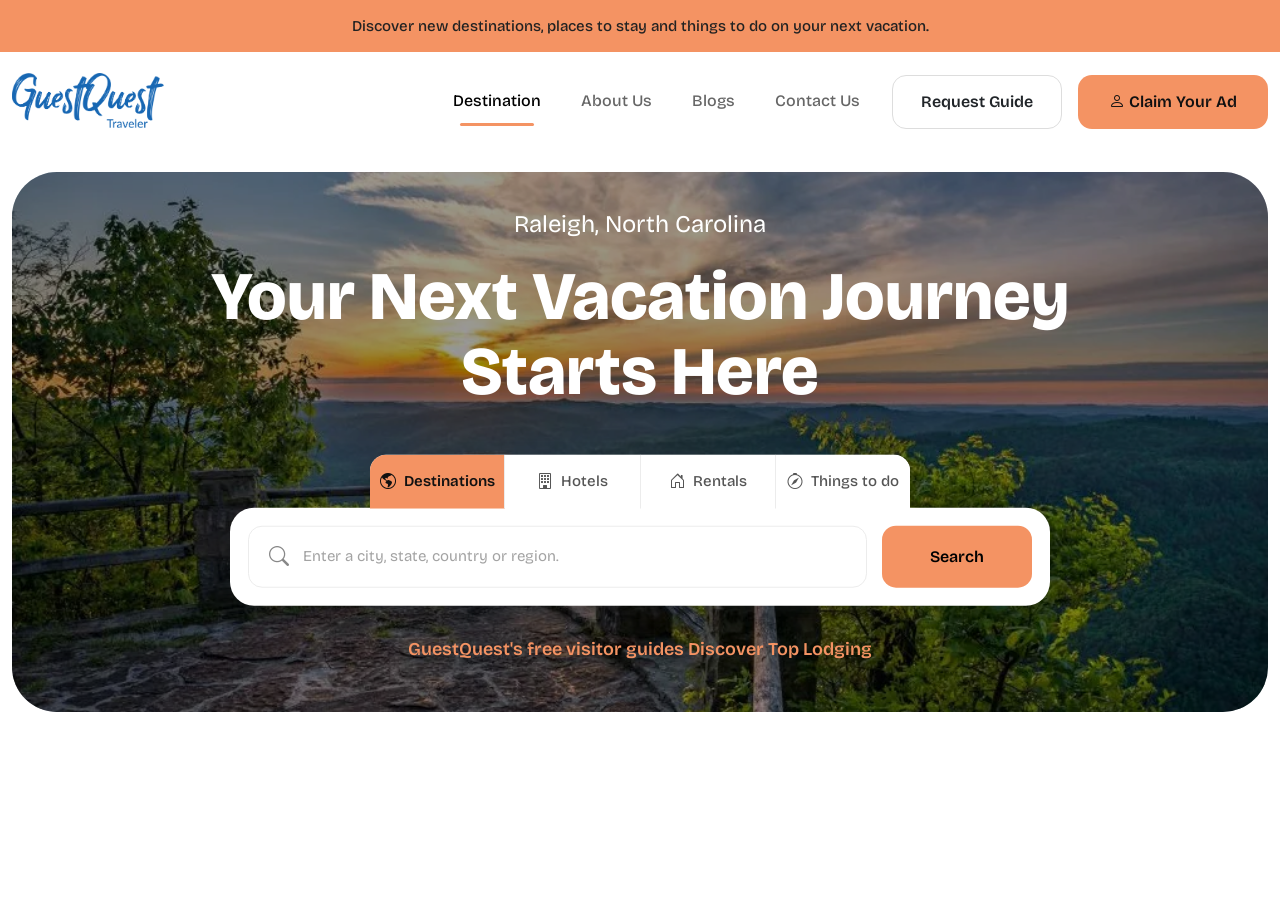
==== index.html @ b630991b "complete hero section ui andu Ux according to design" ====
<!DOCTYPE html>
<html lang="en">

<head>
    <meta charset="UTF-8">
    <meta name="viewport" content="width=device-width, initial-scale=1.0">
    <title>GuestQuest Demo</title>
    <!-- Bootstrap and icons and font -->
    <link href="https://cdn.jsdelivr.net/npm/bootstrap@5.3.7/dist/css/bootstrap.min.css" rel="stylesheet">
    <link rel="stylesheet" href="https://cdn.jsdelivr.net/npm/bootstrap-icons@1.11.3/font/bootstrap-icons.min.css">
    <link href="https://fonts.googleapis.com/css2?family=Inter:wght@300;400;500;600;700;800&display=swap"
        rel="stylesheet">
    <link rel="stylesheet" href="/css/style.css">
    <link rel="stylesheet" href="/css/screens.css">
</head>

<body>
    <!-- navbar  -->
    <div class="top-bar">
        Discover new destinations, places to stay and things to do on your next vacation.
    </div>
    <nav class="navbar navbar-expand-lg bg-white py-3">
        <div class="container">
            <a class="navbar-brand" href="/#">
                <img src="/assets/img/logo.png" alt="GuestQuest Logo">
            </a>
            <button class="navbar-toggler" type="button" data-bs-toggle="collapse" data-bs-target="#nav"
                aria-controls="nav" aria-expanded="false" aria-label="Toggle navigation">
                <span class="navbar-toggler-icon"></span>
            </button>
            <div class="collapse navbar-collapse justify-content-end px-4 navbar-nav-scroll" id="nav">
                <ul class="navbar-nav gap-lg-4">
                    <li class="nav-item">
                        <a class="nav-link active" href="#">Destination</a>
                    </li>
                    <li class="nav-item">
                        <a class="nav-link" href="#">About Us</a>
                    </li>
                    <li class="nav-item">
                        <a class="nav-link" href="#">Blogs</a>
                    </li>
                    <li class="nav-item">
                        <a class="nav-link" href="#">Contact Us</a>
                    </li>
                </ul>
            </div>


            <div class="d-none d-lg-flex gap-3">
                <a href="#" class="btn btn-request">
                    Request Guide
                </a>
                <a href="#" class="btn btn-claim">
                    <i class="bi bi-person"></i>
                    Claim Your Ad
                </a>
            </div>

        </div>
    </nav>


    <!-- Hero Section -->
    <section class="hero">
        <div class="container">
            <div class="hero-wrapper">
                <div class="overlay"></div>
                <div class="hero-content">

                    <p class="location">
                        Raleigh, North Carolina
                    </p>

                    <h1>
                        Your Next Vacation Journey
                        <span>Starts Here</span>
                    </h1>

                    <!--  Search bar  -->
                    <div class="hero-search">
                        <div class="search-tabs">
                            <button class="tab-btn active">
                                <i class="bi bi-globe-americas"></i>
                                <span>Destinations</span>
                            </button>
                            <button class="tab-btn">
                                <i class="bi bi-building"></i>
                                <span>Hotels</span>
                            </button>
                            <button class="tab-btn">
                                <i class="bi bi-house-door"></i>
                                <span>Rentals</span>
                            </button>
                            <button class="tab-btn">
                                <i class="bi bi-compass"></i>
                                <span>Things to do</span>
                            </button>

                        </div>

                        <div class="search-card">
                            <div class="search-input">
                                <i class="bi bi-search"></i>
                                <input type="text" placeholder="Enter a city, state, country or region.">
                            </div>
                            <button class="search-btn">
                                Search
                            </button>
                        </div>
                    </div>

                    <p class="hero-bottom-text">
                        GuestQuest's free visitor guides Discover Top Lodging
                    </p>

                </div>
            </div>
        </div>

    </section>


    <script src="https://code.jquery.com/jquery-3.7.1.min.js"></script>
    <script src="https://cdn.jsdelivr.net/npm/bootstrap@5.3.7/dist/js/bootstrap.bundle.min.js"></script>
    <script src="js/script.js"></script>

</body>

</html>
---- css/style.css ----
@import url('https://fonts.googleapis.com/css2?family=Bricolage+Grotesque:opsz,wght@12..96,200..800&display=swap');

:root {
    --primary: #F49363;
    --dark: #222;
    --text: #666;
    --light: #fff;
    --border: #ECECEC;
}

* {
    margin: 0;
    padding: 0;
    box-sizing: border-box;
}

body {
    font-family: "Bricolage Grotesque", sans-serif;
    background: #fff;
    color: #222;
}

img {
    max-width: 100%;
}

a {
    text-decoration: none;
}

.container {
    max-width: 1280px;
}

/* top-annoucment-bar */
.top-bar {
    height: 52px;
    background: #F49363;
    display: flex;
    justify-content: center;
    align-items: center;
    font-size: 15px;
    font-weight: 500;
}

/* navbar */
.navbar {
    padding: 20px 0;
}

.navbar-brand img {
    height: 58px;
}

.nav-link {
    font-weight: 500;
    color: #666;
    position: relative;
}

.nav-link.active {
    color: #111;
}

.nav-link.active::after {
    content: "";
    position: absolute;
    left: 0;
    bottom: -10px;
    width: 100%;
    height: 3px;
    background: var(--primary);
    border-radius: 2px;
    width: 85%;
    margin: 0 auto !important;
    display: flex;
    justify-content: center;
    position: relative;
}

.btn-request {
    border: 1px solid #ddd;
    padding: 14px 28px;
    border-radius: 14px;
    font-weight: 600;
}

.btn-request:hover {
    background: #fafafa;
}

.btn-claim {
    background: var(--primary);
    padding: 14px 30px;
    border-radius: 14px;
    font-weight: 600;
    color: #111;
}

.btn-claim:hover {
    background: #ea8553 !important;
}



/* hero section */
.hero {
    padding: 20px 0 70px
}

.hero-wrapper {
    height: 540px;
    border-radius: 45px;
    overflow: hidden;
    position: relative;
    background: url("../assets/img/bg_hero.png") center center/cover;

}

.overlay {
    position: absolute;
    width: 100%;
    height: 100%;
    background: rgba(0, 0, 0, .40);
}

.hero-content {
    position: absolute;
    top: 50%;
    left: 50%;
    transform: translate(-50%, -50%);
    z-index: 2;
    text-align: center;
    width: 100%;
}

.location {
    font-size: 24px;
    color: #fff;
    margin-bottom: 18px;
}

.hero h1 {
    font-size: 68px;
    font-weight: 800;
    line-height: 1.1;
    color: #fff;
}

.hero h1 span {
    display: block;
}

/* Hero Search
 */
.hero-search {
    width: 820px;
    margin: 45px auto 0;
}


.search-tabs {
    display: flex;
    width: 540px;
    margin: auto;
    background: #fff;
    border-radius: 16px 16px 0 0;
    overflow: hidden;
    box-shadow: 0 5px 20px rgba(0, 0, 0, .12);
}

.tab-btn {
    flex: 1;
    height: 54px;
    border: none;
    background: #fff;
    display: flex;
    justify-content: center;
    align-items: center;
    gap: 8px;
    font-size: 15px;
    font-weight: 500;
    color: #555;
   transition: .3s;
    border-right: 1px solid #ECECEC;
}

.tab-btn:last-child {
    border-right: none;
}

.tab-btn i {
    font-size: 16px;
}

.tab-btn.active {
    background: #F49363;
    color: #111;
    font-weight: 600;
}

.tab-btn:hover {
    background: #fafafa;
}

.tab-btn.active:hover {
    background: #F49363;
}


.search-card {

    background: #fff;

    border-radius: 24px;

    padding: 18px;

    margin-top: -1px;

    display: flex;

    align-items: center;

    box-shadow: 0 15px 45px rgba(0, 0, 0, .18);

}

/* Search Input */

.search-input {

    flex: 1;

    height: 62px;

    border: 1px solid #ECECEC;

    border-radius: 14px;

    display: flex;

    align-items: center;

    padding: 0 20px;

}

.search-input i {

    color: #888;

    font-size: 20px;

    margin-right: 14px;

}

.search-input input {

    width: 100%;

    border: none;

    outline: none;

    font-size: 15px;

}

.search-input input::placeholder {

    color: #A3A3A3;

}

/* Search Button */

.search-btn {

    width: 150px;

    height: 62px;

    margin-left: 15px;

    border: none;

    border-radius: 14px;

    background: #F49363;

    font-weight: 600;

    transition: .3s;

}

.search-btn:hover {

    background: #eb8755;

}

/* Bottom Text */

.hero-bottom-text {

    margin-top: 30px;

    color: #F49363;

    font-size: 18px;

    font-weight: 600;

}
---- css/screens.css ----
/* Tablet */

@media(max-width:992px) {

    .navbar-collapse {
        padding-top: 30px;
    }

    .location {
        font-size: 20px;
    }

}

/* Mobile */

@media(max-width:768px) {

    .top-bar {
        display: none;
    }

    .navbar-brand img {
        height: 48px;
    }

}

@media (max-width:991px) {

    .hero-search {
        width: 80%;
    }

    .search-tabs {
        width: 100%;
        flex-wrap: wrap;
    }

    .tab-btn {
        flex: 0 0 50%;
        border-bottom: 1px solid #ECECEC;
    }

    .search-card {
        flex-direction: column;
        border-top-right-radius: 0;
        border-top-left-radius: 0;
    }

    .search-input {
        width: 100%;

    }

    .search-btn {
        width: 100%;
        margin: 15px 0 0
    }

}

@media(max-width:576px) {

    .search-tabs {
        flex-direction: column;
    }

    .tab-btn {
        width: 100%;
        flex: 100%;
    }

}
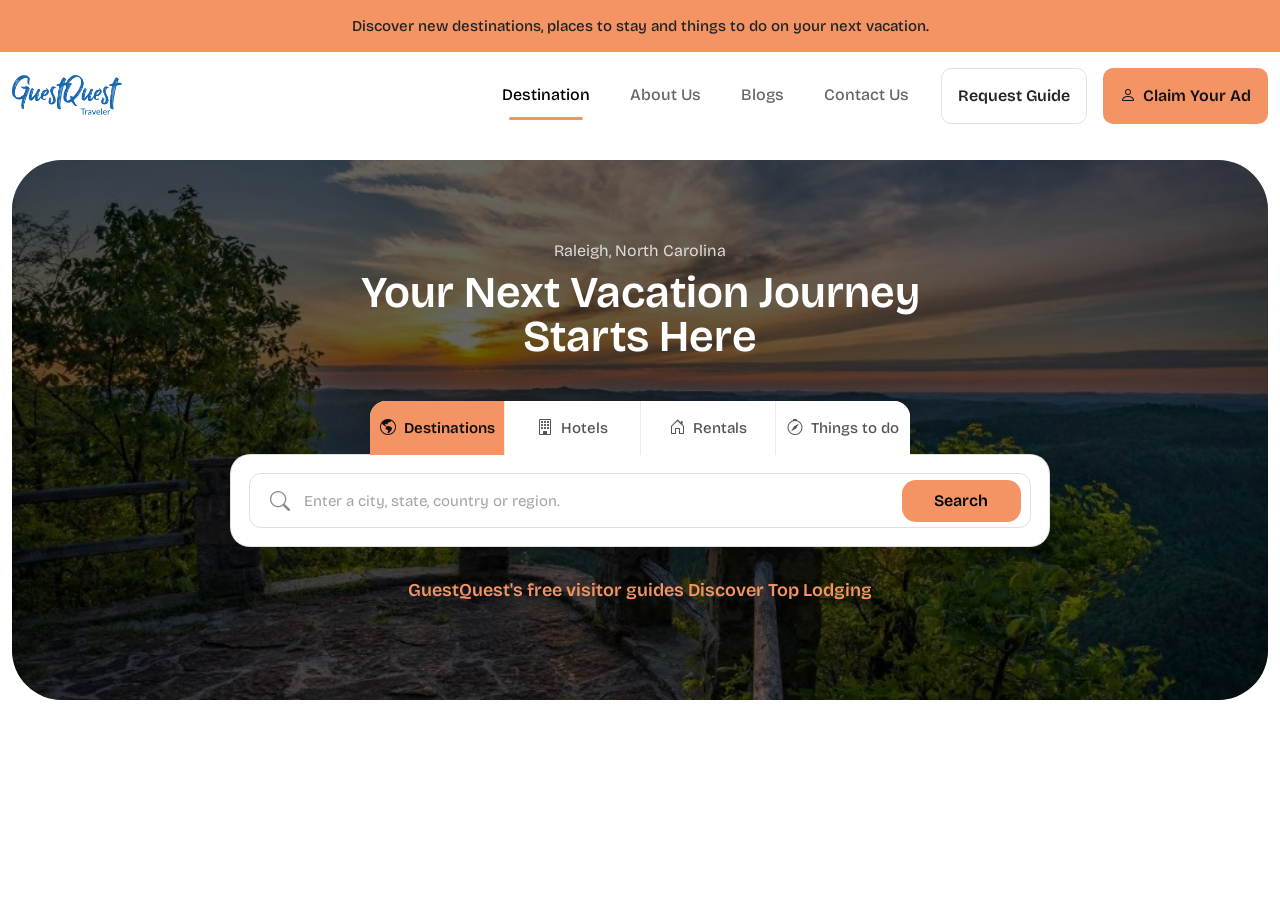
==== commit 7ea5f4e0: "update code" ====
--- a/index.html
+++ b/index.html
@@ -50,7 +50,7 @@
                 <a href="#" class="btn btn-request">
                     Request Guide
                 </a>
-                <a href="#" class="btn btn-claim">
+                <a href="#" class="btn btn-claim ">
                     <i class="bi bi-person"></i>
                     Claim Your Ad
                 </a>
@@ -102,10 +102,10 @@
                             <div class="search-input">
                                 <i class="bi bi-search"></i>
                                 <input type="text" placeholder="Enter a city, state, country or region.">
+                                <button class="search-btn">
+                                    Search
+                                </button>
                             </div>
-                            <button class="search-btn">
-                                Search
-                            </button>
                         </div>
                     </div>
 
--- a/css/style.css
+++ b/css/style.css
@@ -49,7 +49,7 @@
 }
 
 .navbar-brand img {
-    height: 58px;
+    height: 42px;
 }
 
 .nav-link {
@@ -79,23 +79,31 @@
 }
 
 .btn-request {
-    border: 1px solid #ddd;
-    padding: 14px 28px;
-    border-radius: 14px;
+    border: 1px solid #0000001F;
+    padding: 15px 16px;
+    border-radius: 10px;
     font-weight: 600;
 }
 
 .btn-request:hover {
     background: #fafafa;
+    border-color: #F49363;
+
 }
 
 .btn-claim {
     background: var(--primary);
-    padding: 14px 30px;
-    border-radius: 14px;
+    padding: 15px 16px;
+    border-radius: 10px;
     font-weight: 600;
     color: #111;
-}
+    gap: 7px;
+    display: flex;
+    align-items: center;
+    justify-content: center;
+    flex-wrap: nowrap;
+}
+
 
 .btn-claim:hover {
     background: #ea8553 !important;
@@ -110,7 +118,7 @@
 
 .hero-wrapper {
     height: 540px;
-    border-radius: 45px;
+    border-radius: 50px;
     overflow: hidden;
     position: relative;
     background: url("../assets/img/bg_hero.png") center center/cover;
@@ -121,7 +129,7 @@
     position: absolute;
     width: 100%;
     height: 100%;
-    background: rgba(0, 0, 0, .40);
+    background: rgba(0, 0, 0, .60);
 }
 
 .hero-content {
@@ -135,16 +143,18 @@
 }
 
 .location {
-    font-size: 24px;
+    font-size: 16px;
+    color: #FFFFFFCC;
+    margin-bottom: 9px;
+    line-height: 22px;
+    font-weight: 400;
+}
+
+.hero h1 {
+    font-size: 44px;
+    font-weight: 600;
     color: #fff;
-    margin-bottom: 18px;
-}
-
-.hero h1 {
-    font-size: 68px;
-    font-weight: 800;
-    line-height: 1.1;
-    color: #fff;
+    line-height: 44px;
 }
 
 .hero h1 span {
@@ -155,12 +165,13 @@
  */
 .hero-search {
     width: 820px;
-    margin: 45px auto 0;
+    margin: 42px auto 0;
 }
 
 
 .search-tabs {
     display: flex;
+    z-index: 1;
     width: 540px;
     margin: auto;
     background: #fff;
@@ -181,7 +192,7 @@
     font-size: 15px;
     font-weight: 500;
     color: #555;
-   transition: .3s;
+    transition: .3s;
     border-right: 1px solid #ECECEC;
 }
 
@@ -209,89 +220,57 @@
 
 
 .search-card {
-
-    background: #fff;
-
-    border-radius: 24px;
-
+    background: #fff;
+    z-index: 10;
+    border-radius: 20px;
     padding: 18px;
-
     margin-top: -1px;
-
-    display: flex;
-
-    align-items: center;
-
+    display: flex;
+    align-items: center;
     box-shadow: 0 15px 45px rgba(0, 0, 0, .18);
-
+    border: 1px solid #0000001F;
 }
 
 /* Search Input */
 
 .search-input {
-
     flex: 1;
-
-    height: 62px;
-
-    border: 1px solid #ECECEC;
-
+    height: 55px;
+    border: 1px solid #0000001F;
+    border-radius: 12px;
+    display: flex;
+    align-items: center;
+    padding: 6px 9px 5px 20px;
+
+}
+
+.search-input i {
+    color: #888;
+    font-size: 20px;
+    margin-right: 14px;
+}
+
+.search-input input {
+    width: 100%;
+    border: none;
+    outline: none;
+    font-size: 15px;
+}
+
+.search-input input::placeholder {
+
+    color: #A3A3A3;
+
+}
+
+.search-btn {
+
+    width: 150px;
+    height: 100%;
+    border: none;
     border-radius: 14px;
-
-    display: flex;
-
-    align-items: center;
-
-    padding: 0 20px;
-
-}
-
-.search-input i {
-
-    color: #888;
-
-    font-size: 20px;
-
-    margin-right: 14px;
-
-}
-
-.search-input input {
-
-    width: 100%;
-
-    border: none;
-
-    outline: none;
-
-    font-size: 15px;
-
-}
-
-.search-input input::placeholder {
-
-    color: #A3A3A3;
-
-}
-
-/* Search Button */
-
-.search-btn {
-
-    width: 150px;
-
-    height: 62px;
-
-    margin-left: 15px;
-
-    border: none;
-
-    border-radius: 14px;
-
-    background: #F49363;
-
-    font-weight: 600;
-
+    background: #F49363;
+    font-weight: 600;
     transition: .3s;
 
 }
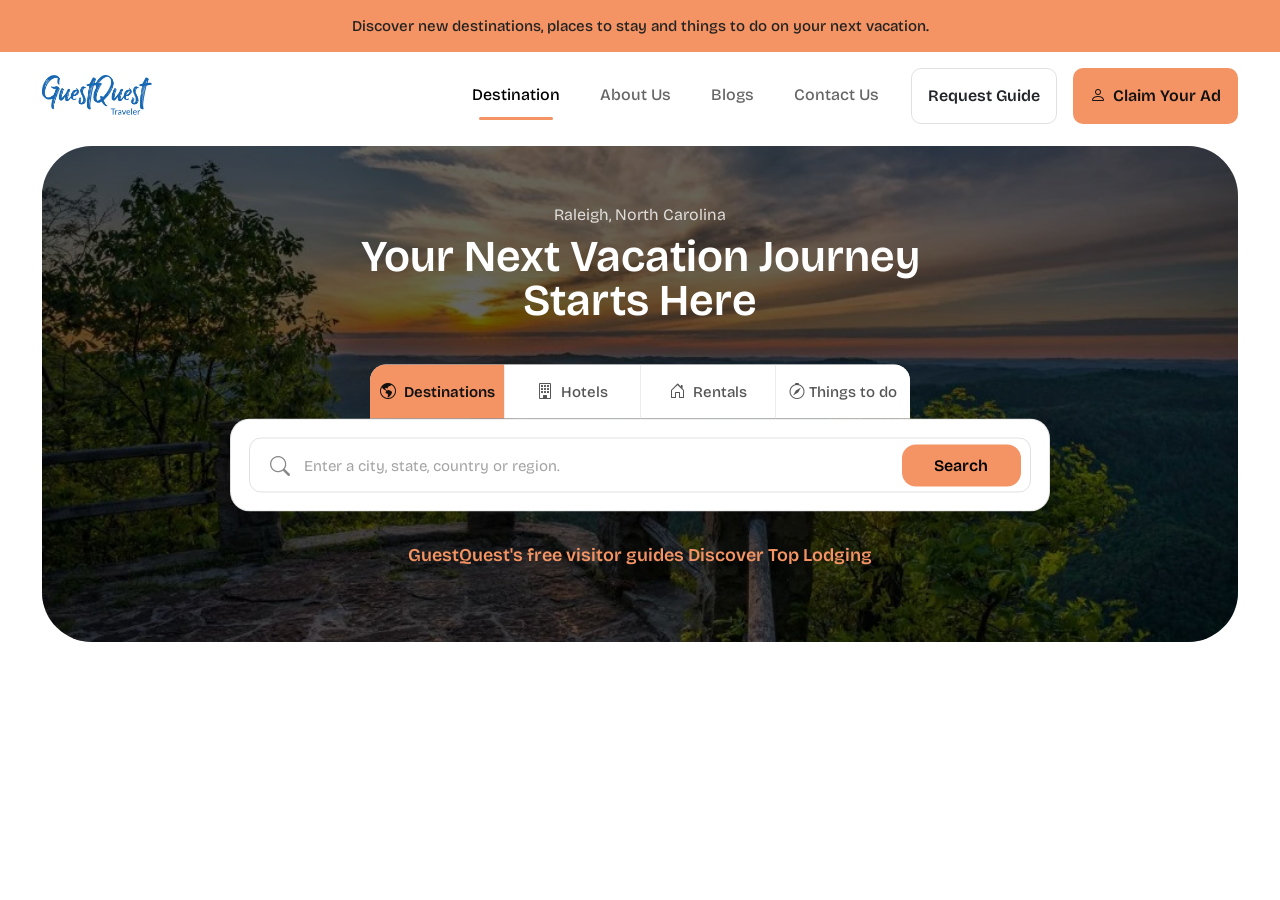
==== commit 698b9735: "create hero section and Use navbar nad create footer nad add all sections sturcture" ====
--- a/index.html
+++ b/index.html
@@ -92,10 +92,11 @@
                                 <span>Rentals</span>
                             </button>
                             <button class="tab-btn">
-                                <i class="bi bi-compass"></i>
-                                <span>Things to do</span>
+                                <a href="/pages/things-to-do.html">
+                                    <i class="bi bi-compass"></i>
+                                    <span>Things to do</span>
+                                </a>
                             </button>
-
                         </div>
 
                         <div class="search-card">
@@ -116,7 +117,6 @@
                 </div>
             </div>
         </div>
-
     </section>
 
 
--- a/css/style.css
+++ b/css/style.css
@@ -26,10 +26,11 @@
 
 a {
     text-decoration: none;
+    color: inherit;
 }
 
 .container {
-    max-width: 1280px;
+    max-width: 1220px;
 }
 
 /* top-annoucment-bar */
@@ -113,11 +114,11 @@
 
 /* hero section */
 .hero {
-    padding: 20px 0 70px
+    padding: 6px;
 }
 
 .hero-wrapper {
-    height: 540px;
+    height: 496px;
     border-radius: 50px;
     overflow: hidden;
     position: relative;
@@ -177,7 +178,6 @@
     background: #fff;
     border-radius: 16px 16px 0 0;
     overflow: hidden;
-    box-shadow: 0 5px 20px rgba(0, 0, 0, .12);
 }
 
 .tab-btn {
@@ -200,6 +200,8 @@
     border-right: none;
 }
 
+
+
 .tab-btn i {
     font-size: 16px;
 }
@@ -224,7 +226,7 @@
     z-index: 10;
     border-radius: 20px;
     padding: 18px;
-    margin-top: -1px;
+    margin-top: 0px;
     display: flex;
     align-items: center;
     box-shadow: 0 15px 45px rgba(0, 0, 0, .18);
@@ -236,7 +238,7 @@
 .search-input {
     flex: 1;
     height: 55px;
-    border: 1px solid #0000001F;
+    border: 1px solid #0000001F !important;
     border-radius: 12px;
     display: flex;
     align-items: center;
@@ -258,9 +260,7 @@
 }
 
 .search-input input::placeholder {
-
     color: #A3A3A3;
-
 }
 
 .search-btn {
@@ -275,22 +275,736 @@
 
 }
 
+.things-search-btn {
+    height: 52px;
+}
+
 .search-btn:hover {
-
     background: #eb8755;
-
 }
 
 /* Bottom Text */
 
 .hero-bottom-text {
-
     margin-top: 30px;
-
     color: #F49363;
-
     font-size: 18px;
-
     font-weight: 600;
+}
+
+
+
+/* footer  */
+
+
+.footer {
+
+    background: #F7F4ED;
+    padding: 70px 0 30px;
+    margin-top: 120px;
+
+}
+
+.footer .container {
+    max-width: 1280px;
+}
+
+.footer-logo {
+    text-align: center;
+    margin-bottom: 35px;
+}
+
+.footer-logo img {
+    height: 60px;
+    margin-bottom: 18px
+}
+
+.footer-logo p {
+    font-size: 17px;
+    color: #333;
+    max-width: 760px;
+    margin: auto;
+    font-weight: 500;
+}
+
+.footer hr {
+
+    border: none;
+    border-top: 1px solid #E3DED5;
+    opacity: 1;
+    margin: 35px 0;
+
+}
+
+.footer-description {
+    color: #707070;
+    font-size: 14px;
+    line-height: 1.7;
+    max-width: 330px;
+}
+
+.footer-description a {
+
+    color: #6A6A6A;
+    text-decoration: underline;
+
+}
+
+
+.footer h6 {
+    font-size: 16px;
+    font-weight: 700;
+    margin-bottom: 18px;
+    color: #222
+}
+
+
+.footer ul {
+    list-style: none;
+    margin: 0;
+    padding: 0;
+
+}
+
+.footer ul li {
+    margin-bottom: 12px;
+
+}
+
+.footer ul li a {
+    color: #707070;
+    text-decoration: none;
+    font-size: 14px;
+    transition: .25s;
+}
+
+.footer ul li a:hover {
+    color: #F49363;
+    padding-left: 5px;
+
+}
+
+.copyright {
+    color: #8B8B8B;
+    font-size: 13px;
+}
+
+
+/* things to do page */
+.hero-things-to-do {
+    height: 333px;
+    background: #F5F2EA;
+
+}
+
+.hero-things-to-do h1 {
+    padding-top: 50px;
+    max-width: 630px;
+    font-size: 32px;
+    margin-bottom: 40px;
+    margin-left: auto;
+    margin-right: auto;
+    text-align: center;
+    color: #191513;
+}
+
+.things-search-wrapper {
+
+    max-width: 880px;
+    background: #F5F2EA;
+    margin: 0px auto;
+
+}
+
+
+.search-tabs {
+
+    display: flex;
+    justify-content: center;
+
+}
+
+.search-tab {
+
+    height: 48px;
+    padding: 0 24px;
+    border: 1px solid #ececec;
+    background: #fff;
+    font-size: 14px;
+    font-weight: 500;
+
+}
+
+.search-tab:first-child {
+
+    border-radius: 14px 0 0 0;
+
+}
+
+.search-tab:last-child {
+
+    border-radius: 0 14px 0 0;
+
+}
+
+.search-tab.active {
+
+    background: #F49363;
+
+    color: #fff;
+
+}
+
+.search-box {
+
+    background: #fff;
+    padding: 12px;
+    border-radius: 18px;
+    display: flex;
+    gap: 12px;
+    box-shadow: 0 12px 35px rgba(0, 0, 0, .12);
+    border: 1px solid #0000001F !important;
+
+}
+
+
+.filter-btn {
+
+    width: 110px;
+
+    height: 52px;
+
+    border: none;
+
+    background: #fff;
+
+    border-radius: 12px;
+
+    position: relative;
+    border: 1px solid #0000001F !important;
+
+}
+
+.filter-count {
+
+    position: absolute;
+
+    top: 6px;
+
+    right: 12px;
+
+    background: #ff5b5b;
+
+    width: 18px;
+
+    height: 18px;
+
+    border-radius: 50%;
+
+    font-size: 11px;
+
+    color: #fff;
+
+    display: flex;
+
+    justify-content: center;
+
+    align-items: center;
+
+}
+
+/* Modal */
+
+.filter-modal {
+
+    border: none;
+
+    border-radius: 24px;
+
+    padding: 10px;
+
+}
+
+.filter-group {
+
+    display: flex;
+
+    flex-wrap: wrap;
+
+    gap: 12px;
+
+    margin-top: 20px;
+
+    margin-bottom: 30px;
+
+}
+
+.filter-chip {
+
+    border: 1px solid #ddd;
+
+    background: #fff;
+
+    padding: 10px 18px;
+
+    border-radius: 12px;
+
+    transition: .3s;
+
+}
+
+.filter-chip.active {
+
+    background: #F49363;
+
+    border-color: #F49363;
+
+    color: #fff;
+
+}
+
+.filter-chip:hover {
+
+    border-color: #F49363;
+
+}
+
+.apply-btn {
+
+    background: #F49363;
+
+    border: none;
+
+    padding: 12px 30px;
+
+}
+
+
+
+/*=============================
+PREMIUM FILTER MODAL
+==============================*/
+
+.filter-modal {
+
+    border: none;
+
+    border-radius: 28px;
+
+    overflow: hidden;
+
+    box-shadow:
+        0 30px 80px rgba(0, 0, 0, .20);
+
+}
+
+/* Header */
+
+.filter-header {
+
+    display: flex;
+
+    justify-content: space-between;
+
+    align-items: flex-start;
+
+    padding: 28px 32px 18px;
+
+    border-bottom: 1px solid #efefef;
+
+}
+
+.filter-header h4 {
+
+    font-size: 26px;
+
+    font-weight: 700;
+
+    margin-bottom: 8px;
+
+}
+
+.filter-header a {
+
+    color: #E05656;
+
+    font-size: 14px;
+
+    text-decoration: none;
+
+    font-weight: 600;
+
+}
+
+.close-filter {
+
+    width: 38px;
+
+    height: 38px;
+
+    border: none;
+
+    background: #F49363;
+
+    color: #fff;
+
+    border-radius: 50%;
+
+}
+
+/* Body */
+
+.filter-body {
+
+    padding: 30px;
+
+    max-height: 500px;
+
+    overflow: auto;
+
+}
+
+.filter-section {
+
+    margin-bottom: 35px;
+
+}
+
+.filter-section h6 {
+
+    font-size: 15px;
+
+    font-weight: 700;
+
+    margin-bottom: 18px;
+
+}
+
+.chips {
+
+    display: flex;
+
+    flex-wrap: wrap;
+
+    gap: 12px;
+
+}
+
+/* Chip */
+
+.chip {
+
+    display: flex;
+
+    align-items: center;
+
+    gap: 10px;
+
+    border: 1px solid #ddd;
+
+    background: #fff;
+
+    border-radius: 12px;
+
+    padding: 10px 16px;
+
+    font-size: 14px;
+
+    transition: .25s;
+
+}
+
+/* Radio */
+
+.radio {
+
+    width: 16px;
+
+    height: 16px;
+
+    border: 2px solid #bbb;
+
+    border-radius: 50%;
+
+    position: relative;
+
+}
+
+.chip.active {
+
+    border-color: #F49363;
+
+    color: #F49363;
+
+}
+
+.chip.active .radio {
+
+    border-color: #F49363;
+
+}
+
+.chip.active .radio::after {
+
+    content: "";
+
+    width: 8px;
+
+    height: 8px;
+
+    background: #F49363;
+
+    border-radius: 50%;
+
+    position: absolute;
+
+    top: 50%;
+
+    left: 50%;
+
+    transform: translate(-50%, -50%);
+
+}
+
+.chip:hover {
+
+    border-color: #F49363;
+
+}
+
+/* Footer */
+
+.filter-footer {
+
+    padding: 22px 30px;
+
+    border-top: 1px solid #efefef;
+
+    display: flex;
+
+    justify-content: flex-end;
+
+    gap: 15px;
+
+}
+
+.btn-cancel {
+
+    width: 120px;
+
+    height: 46px;
+
+    border-radius: 12px;
+
+    border: 1px solid #ddd;
+
+    background: #fff;
+
+}
+
+.btn-apply {
+
+    width: 150px;
+
+    height: 46px;
+
+    border: none;
+
+    border-radius: 12px;
+
+    background: #F49363;
+
+    color: #fff;
+
+    font-weight: 600;
+
+}
+
+.btn-apply:hover {
+
+    background: #ea8456;
+
+}
+
+
+/* grid secrtion thing to do */
+
+/*==================================
+RESULT SECTION
+==================================*/
+
+.results-section {
+
+    background: #fff;
+
+    padding-top: 50px;
+    padding-bottom: 70px;
+
+}
+
+.results-header {
+
+    display: flex;
+
+    justify-content: space-between;
+
+    align-items: center;
+
+    margin-bottom: 30px;
+
+}
+
+.results-count h5 {
+
+    font-size: 24px;
+
+    font-weight: 700;
+
+    color: #222;
+
+}
+
+/***************************
+VIEW BUTTONS
+***************************/
+
+.view-switcher {
+
+    display: flex;
+
+    gap: 10px;
+
+}
+
+.view-btn {
+
+    width: 42px;
+
+    height: 42px;
+
+    border: none;
+
+    border-radius: 10px;
+
+    background: #F7F7F7;
+
+    transition: .3s;
+
+}
+
+.view-btn i {
+
+    font-size: 18px;
+
+}
+
+.view-btn.active {
+
+    background: #F49363;
+
+    color: #fff;
+
+}
+
+.view-btn:hover {
+
+    background: #F49363;
+
+    color: #fff;
+
+}
+
+/***************************
+LIST
+***************************/
+
+.results-list {
+
+    display: flex;
+
+    flex-direction: column;
+
+    gap: 28px;
+
+}
+
+/***************************
+MAP
+***************************/
+
+.map-wrapper {
+
+    position: sticky;
+
+    top: 110px;
+
+}
+
+#map {
+
+    height: 650px;
+
+    border-radius: 26px;
+
+    overflow: hidden;
+
+    background: #f4f4f4;
+
+    box-shadow:
+        0 20px 60px rgba(0, 0, 0, .08);
+
+}
+
+/***************************
+GRID MODE
+***************************/
+
+.results-grid {
+
+    display: grid;
+
+    grid-template-columns: repeat(2, 1fr);
+
+    gap: 24px;
+
+}
+
+/***************************
+RESPONSIVE
+***************************/
+
+@media(max-width:991px) {
+
+    .map-wrapper {
+
+        position: relative;
+
+        top: 0;
+
+        margin-top: 30px;
+
+    }
+
+    #map {
+
+        height: 420px;
+
+    }
+
+    .results-grid {
+
+        grid-template-columns: 1fr;
+
+    }
+
+    .results-header {
+
+        flex-direction: column;
+
+        gap: 20px;
+
+        align-items: flex-start;
+
+    }
 
 }
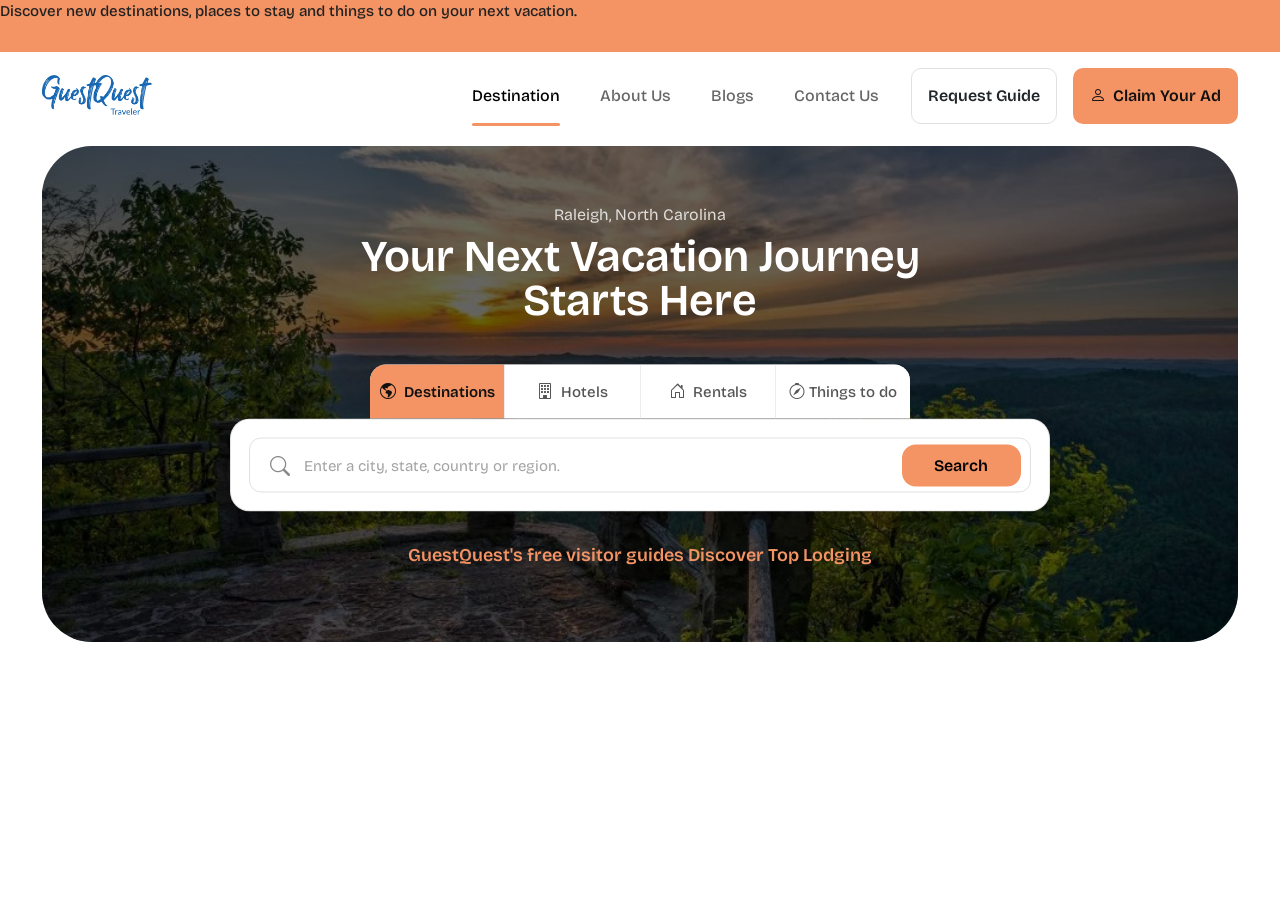
==== commit a881bca8: "fix: make header CTAs reachable on mobile via navbar collapse, use Bootstrap utility for top-bar vis" ====
--- a/index.html
+++ b/index.html
@@ -16,7 +16,7 @@
 
 <body>
     <!-- navbar  -->
-    <div class="top-bar">
+    <div class="top-bar d-none d-md-block">
         Discover new destinations, places to stay and things to do on your next vacation.
     </div>
     <nav class="navbar navbar-expand-lg bg-white py-3">
@@ -43,6 +43,15 @@
                         <a class="nav-link" href="#">Contact Us</a>
                     </li>
                 </ul>
+                <div class="d-flex d-lg-none gap-3 mt-3">
+                    <a href="#" class="btn btn-request">
+                        Request Guide
+                    </a>
+                    <a href="#" class="btn btn-claim">
+                        <i class="bi bi-person"></i>
+                        Claim Your Ad
+                    </a>
+                </div>
             </div>
 
 
--- a/css/style.css
+++ b/css/style.css
@@ -67,16 +67,13 @@
     content: "";
     position: absolute;
     left: 0;
+    right: 0;
     bottom: -10px;
-    width: 100%;
+    width: 85%;
     height: 3px;
     background: var(--primary);
     border-radius: 2px;
-    width: 85%;
-    margin: 0 auto !important;
-    display: flex;
-    justify-content: center;
-    position: relative;
+    margin: 0 auto;
 }
 
 .btn-request {
@@ -417,17 +414,17 @@
 }
 
 
-.search-tabs {
+.things-search-wrapper .search-tabs {
 
     display: flex;
     justify-content: center;
-
-}
-
-.search-tab {
-
+    width: 100%;
+}
+
+.things-search-wrapper .search-tab {
+    width: 50%;
     height: 48px;
-    padding: 0 24px;
+    padding:0 24px;
     border: 1px solid #ececec;
     background: #fff;
     font-size: 14px;
@@ -489,9 +486,9 @@
 
     position: absolute;
 
-    top: 6px;
-
-    right: 12px;
+    top: -5px;
+
+    right: -10px;
 
     background: #ff5b5b;
 
@@ -581,9 +578,7 @@
 
 
 
-/*=============================
-PREMIUM FILTER MODAL
-==============================*/
+/* filter modal */
 
 .filter-modal {
 
@@ -829,9 +824,7 @@
 
 /* grid secrtion thing to do */
 
-/*==================================
-RESULT SECTION
-==================================*/
+/* results section */
 
 .results-section {
 
@@ -928,36 +921,30 @@
 
 }
 
-/***************************
-MAP
-***************************/
-
 .map-wrapper {
 
     position: sticky;
 
-    top: 110px;
+    top: 120px;
+
+    height: 700px;
+
+    border-radius: 28px;
+
+    overflow: hidden;
+
+    box-shadow:
+        0 25px 80px rgba(0, 0, 0, .08);
 
 }
 
 #map {
 
-    height: 650px;
-
-    border-radius: 26px;
-
-    overflow: hidden;
-
-    background: #f4f4f4;
-
-    box-shadow:
-        0 20px 60px rgba(0, 0, 0, .08);
-
-}
-
-/***************************
-GRID MODE
-***************************/
+    width: 100%;
+
+    height: 100%;
+
+}
 
 .results-grid {
 
@@ -969,9 +956,6 @@
 
 }
 
-/***************************
-RESPONSIVE
-***************************/
 
 @media(max-width:991px) {
 
@@ -991,12 +975,6 @@
 
     }
 
-    .results-grid {
-
-        grid-template-columns: 1fr;
-
-    }
-
     .results-header {
 
         flex-direction: column;
@@ -1007,4 +985,78 @@
 
     }
 
+    .things-search-wrapper {
+
+        width: 92%;
+        max-width: 92%;
+
+    }
+
+    .search-tabs {
+
+        width: 100%;
+
+    }
+
+
+}
+
+@media(max-width:576px) {
+
+    .hero-things-to-do {
+
+        height: auto;
+        padding-bottom: 30px;
+
+    }
+
+    .hero-things-to-do h1 {
+
+        font-size: 22px;
+        padding-top: 30px;
+        margin-bottom: 24px;
+
+    }
+
+    .things-search-wrapper {
+
+        width: 92%;
+        max-width: 92%;
+
+    }
+
+    .search-tabs {
+
+        width: 100%;
+        flex-wrap: wrap;
+
+    }
+
+    .search-tab {
+
+        flex: 1 1 50%;
+        font-size: 12px;
+        padding: 0 10px;
+
+    }
+
+    .search-box {
+
+        flex-direction: column;
+        align-items: stretch;
+
+    }
+
+    .filter-btn {
+
+        width: 100%;
+
+    }
+
+    .things-search-btn {
+
+        width: fit-content;
+
+    }
+
 }
--- a/css/screens.css
+++ b/css/screens.css
@@ -1,4 +1,4 @@
-/* Tablet */
+
 
 @media(max-width:992px) {
 
@@ -12,16 +12,21 @@
 
 }
 
-/* Mobile */
-
 @media(max-width:768px) {
-
-    .top-bar {
-        display: none;
-    }
 
     .navbar-brand img {
         height: 48px;
+    }
+
+    .hero-wrapper {
+        height: auto;
+        min-height: 420px;
+        border-radius: 30px;
+    }
+
+    .hero h1 {
+        font-size: 30px;
+        line-height: 34px;
     }
 
 }
@@ -71,4 +76,21 @@
         flex: 100%;
     }
 
-}+    .hero-wrapper {
+        min-height: 380px;
+        border-radius: 22px;
+        padding: 24px 0;
+    }
+
+    .hero h1 {
+        font-size: 24px;
+        line-height: 28px;
+    }
+
+    .location {
+        font-size: 14px;
+    }
+
+}
+
+
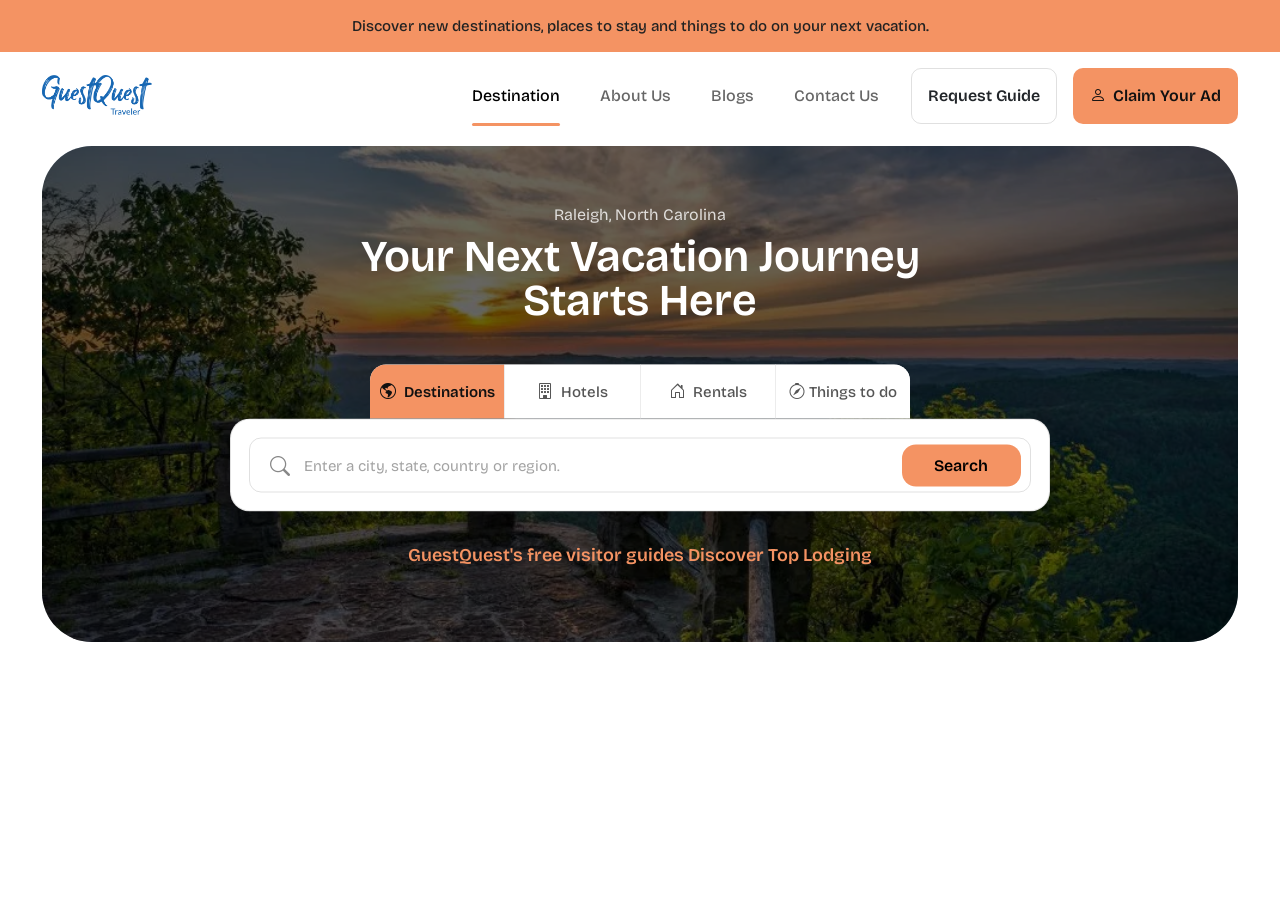
==== commit adfc83da: "revert: keep top-bar visible on all screen sizes" ====
--- a/index.html
+++ b/index.html
@@ -16,7 +16,7 @@
 
 <body>
     <!-- navbar  -->
-    <div class="top-bar d-none d-md-block">
+    <div class="top-bar ">
         Discover new destinations, places to stay and things to do on your next vacation.
     </div>
     <nav class="navbar navbar-expand-lg bg-white py-3">
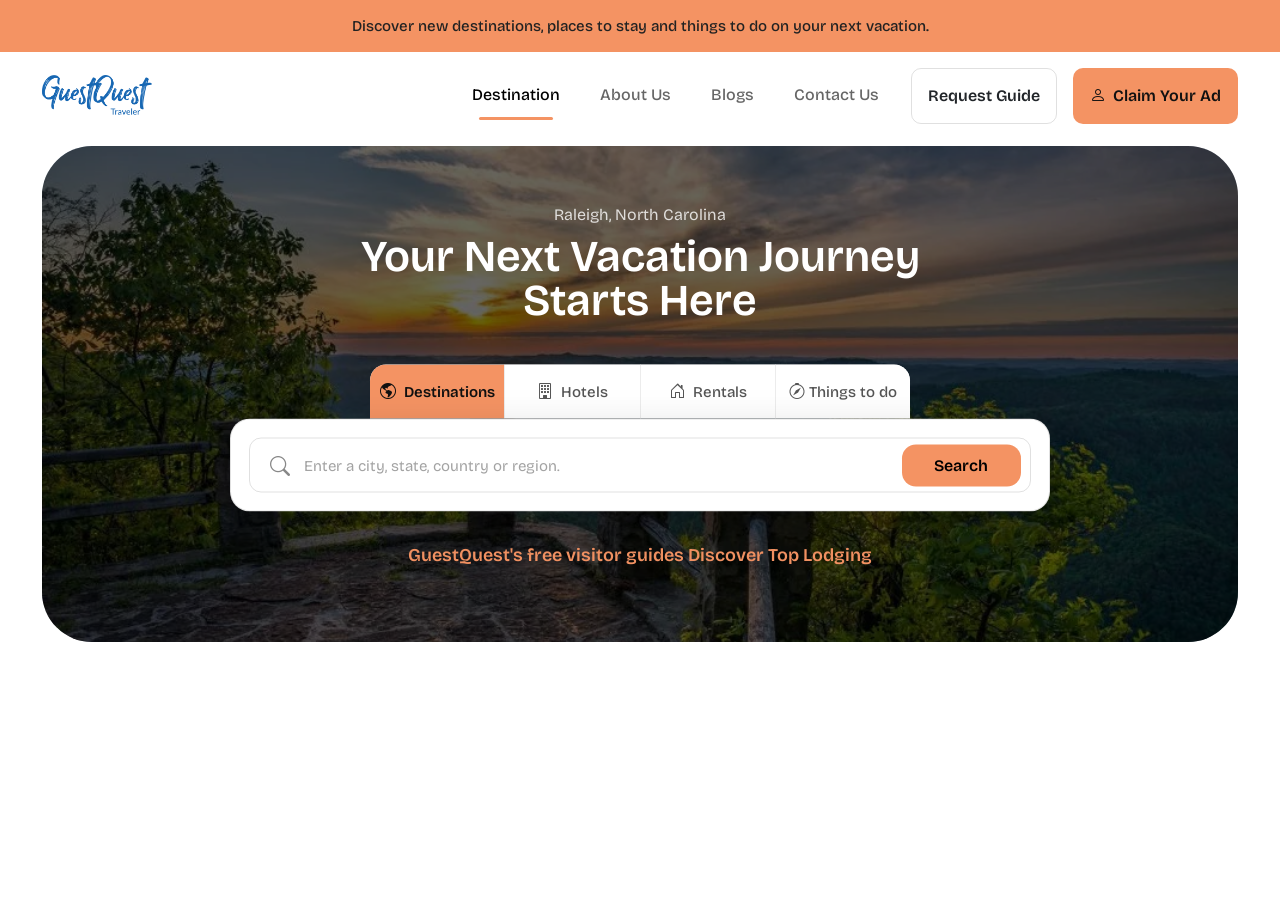
==== commit 81809f59: "feat: add homepage search suggestions dropdown, fix mobile search-bar overflow bug" ====
--- a/index.html
+++ b/index.html
@@ -111,11 +111,12 @@
                         <div class="search-card">
                             <div class="search-input">
                                 <i class="bi bi-search"></i>
-                                <input type="text" placeholder="Enter a city, state, country or region.">
+                                <input type="text" id="homeSearchInput" autocomplete="off" placeholder="Enter a city, state, country or region.">
                                 <button class="search-btn">
                                     Search
                                 </button>
                             </div>
+                            <div class="search-suggestions" id="homeSearchSuggestions"></div>
                         </div>
                     </div>
 
@@ -131,7 +132,7 @@
 
     <script src="https://code.jquery.com/jquery-3.7.1.min.js"></script>
     <script src="https://cdn.jsdelivr.net/npm/bootstrap@5.3.7/dist/js/bootstrap.bundle.min.js"></script>
-    <script src="js/script.js"></script>
+    <script src="/js/main.js"></script>
 
 </body>
 
--- a/css/style.css
+++ b/css/style.css
@@ -42,6 +42,8 @@
     align-items: center;
     font-size: 15px;
     font-weight: 500;
+    text-align: center;
+    width: 100%;
 }
 
 /* navbar */
@@ -67,13 +69,16 @@
     content: "";
     position: absolute;
     left: 0;
-    right: 0;
     bottom: -10px;
-    width: 85%;
+    width: 100%;
     height: 3px;
     background: var(--primary);
     border-radius: 2px;
-    margin: 0 auto;
+    width: 85%;
+    margin: 0 auto !important;
+    display: flex;
+    justify-content: center;
+    position: relative;
 }
 
 .btn-request {
@@ -228,6 +233,64 @@
     align-items: center;
     box-shadow: 0 15px 45px rgba(0, 0, 0, .18);
     border: 1px solid #0000001F;
+    position: relative;
+}
+
+/* Search Suggestions Dropdown */
+
+.search-suggestions {
+    display: none;
+    position: absolute;
+    top: calc(100% + 10px);
+    left: 18px;
+    right: 18px;
+    background: #fff;
+    border-radius: 16px;
+    box-shadow: 0 15px 45px rgba(0, 0, 0, .18);
+    border: 1px solid #ECECEC;
+    overflow: hidden;
+    z-index: 20;
+    text-align: left;
+}
+
+.search-suggestions.show {
+    display: block;
+}
+
+.search-suggestion-item {
+    display: flex;
+    align-items: center;
+    gap: 12px;
+    padding: 12px 18px;
+    cursor: pointer;
+    transition: .2s;
+}
+
+.search-suggestion-item:hover {
+    background: #FAFAFA;
+}
+
+.search-suggestion-item i {
+    color: var(--primary);
+    font-size: 16px;
+}
+
+.search-suggestion-title {
+    font-weight: 600;
+    font-size: 14px;
+    color: #1F2937;
+}
+
+.search-suggestion-location {
+    font-size: 12px;
+    color: #6B7280;
+}
+
+.search-suggestion-empty {
+    padding: 16px 18px;
+    font-size: 13px;
+    color: #9CA3AF;
+    text-align: center;
 }
 
 /* Search Input */
@@ -417,8 +480,6 @@
 .things-search-wrapper .search-tabs {
 
     display: flex;
-    justify-content: center;
-    width: 100%;
 }
 
 .things-search-wrapper .search-tab {
@@ -490,7 +551,7 @@
 
     right: -10px;
 
-    background: #ff5b5b;
+    background: var(--primary) !important;
 
     width: 18px;
 
@@ -500,7 +561,7 @@
 
     font-size: 11px;
 
-    color: #fff;
+    color: #000;
 
     display: flex;
 
--- a/css/screens.css
+++ b/css/screens.css
@@ -58,11 +58,6 @@
 
     }
 
-    .search-btn {
-        width: 100%;
-        margin: 15px 0 0
-    }
-
 }
 
 @media(max-width:576px) {
@@ -91,6 +86,23 @@
         font-size: 14px;
     }
 
+    .search-input {
+        flex-direction: column;
+        align-items: stretch;
+        height: auto;
+        padding: 14px;
+        gap: 10px;
+    }
+
+    .search-input i {
+        display: none;
+    }
+
+    .search-btn {
+        width: 100%;
+        height: 48px;
+    }
+
 }
 
 
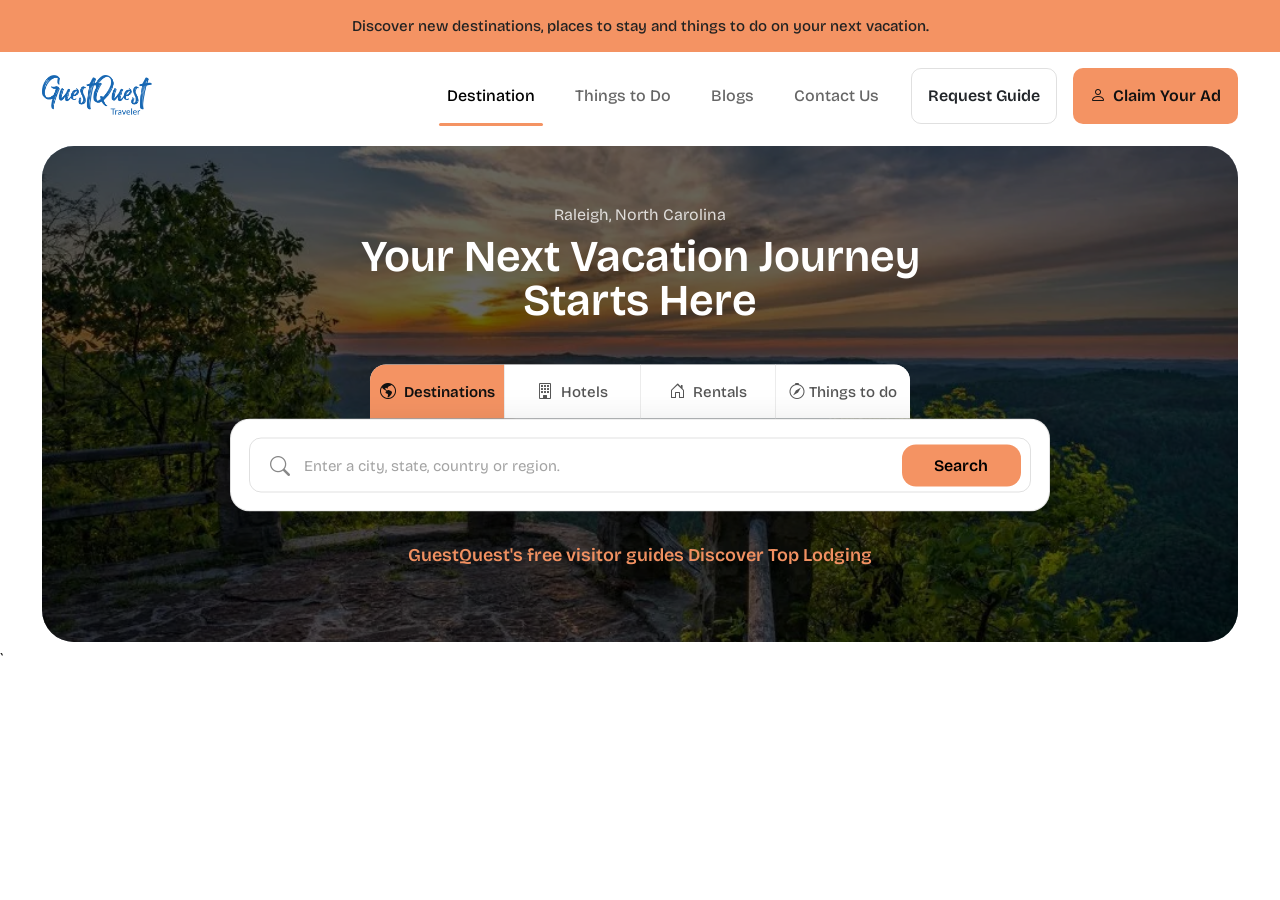
==== commit 62e99275: "updated links in header footer" ====
--- a/index.html
+++ b/index.html
@@ -34,7 +34,7 @@
                         <a class="nav-link active" href="#">Destination</a>
                     </li>
                     <li class="nav-item">
-                        <a class="nav-link" href="#">About Us</a>
+                        <a class="nav-link" href="/pages/things-to-do.html">Things to Do</a>
                     </li>
                     <li class="nav-item">
                         <a class="nav-link" href="#">Blogs</a>
@@ -135,5 +135,5 @@
     <script src="/js/main.js"></script>
 
 </body>
-
+`
 </html>
--- a/css/style.css
+++ b/css/style.css
@@ -35,7 +35,7 @@
 
 /* top-annoucment-bar */
 .top-bar {
-    height: 52px;
+    min-height: 52px;
     background: #F49363;
     display: flex;
     justify-content: center;
@@ -44,6 +44,8 @@
     font-weight: 500;
     text-align: center;
     width: 100%;
+    padding: 8px 16px;
+    line-height: 1.35;
 }
 
 /* navbar */
@@ -74,11 +76,24 @@
     height: 3px;
     background: var(--primary);
     border-radius: 2px;
-    width: 85%;
-    margin: 0 auto !important;
-    display: flex;
-    justify-content: center;
-    position: relative;
+}
+
+.navbar-toggler {
+    width: 48px;
+    height: 48px;
+    padding: 0;
+    border-radius: 14px;
+    border: 1px solid #ECECEC;
+    box-shadow: 0 8px 20px rgba(0, 0, 0, .05);
+}
+
+.navbar-toggler:focus {
+    box-shadow: 0 0 0 .2rem rgba(244, 147, 99, .16);
+}
+
+.navbar-toggler-icon {
+    width: 1.4em;
+    height: 1.4em;
 }
 
 .btn-request {
@@ -121,8 +136,7 @@
 
 .hero-wrapper {
     height: 496px;
-    border-radius: 50px;
-    overflow: hidden;
+    border-radius: 2rem;
     position: relative;
     background: url("../assets/img/bg_hero.png") center center/cover;
 
@@ -133,6 +147,12 @@
     width: 100%;
     height: 100%;
     background: rgba(0, 0, 0, .60);
+    top:0;
+    right:0;
+    left:0;
+    bottom:0;
+        border-radius: 2rem;
+
 }
 
 .hero-content {
@@ -246,9 +266,9 @@
     right: 18px;
     background: #fff;
     border-radius: 16px;
-    box-shadow: 0 15px 45px rgba(0, 0, 0, .18);
+    box-shadow: 0 15px 45px rgba(0, 0, 0, .5);
+    z-index: 10;
     border: 1px solid #ECECEC;
-    overflow: hidden;
     z-index: 20;
     text-align: left;
 }
@@ -268,6 +288,7 @@
 
 .search-suggestion-item:hover {
     background: #FAFAFA;
+    border-radius: 18px;
 }
 
 .search-suggestion-item i {
@@ -477,15 +498,10 @@
 }
 
 
-.things-search-wrapper .search-tabs {
-
-    display: flex;
-}
 
 .things-search-wrapper .search-tab {
-    width: 50%;
+    width: 100%;
     height: 48px;
-    padding:0 24px;
     border: 1px solid #ececec;
     background: #fff;
     font-size: 14px;
@@ -1036,16 +1052,6 @@
 
     }
 
-    .results-header {
-
-        flex-direction: column;
-
-        gap: 20px;
-
-        align-items: flex-start;
-
-    }
-
     .things-search-wrapper {
 
         width: 92%;
@@ -1120,4 +1126,51 @@
 
     }
 
+    .filter-header {
+
+        padding: 20px 20px 14px;
+
+    }
+
+    .filter-header h4 {
+
+        font-size: 20px;
+
+    }
+
+    .filter-body {
+
+        padding: 18px;
+        max-height: 60vh;
+
+    }
+
+    .chips {
+
+        gap: 8px;
+
+    }
+
+    .chip {
+
+        padding: 8px 14px;
+        font-size: 13px;
+
+    }
+
+    .filter-footer {
+
+        padding: 16px 20px;
+        gap: 10px;
+
+    }
+
+    .btn-cancel,
+    .btn-apply {
+
+        width: auto;
+        flex: 1;
+
+    }
+
 }
--- a/css/screens.css
+++ b/css/screens.css
@@ -2,8 +2,52 @@
 
 @media(max-width:992px) {
 
+    .navbar {
+        padding: 14px 0;
+    }
+
     .navbar-collapse {
-        padding-top: 30px;
+        margin-top: 16px;
+        padding: 18px 16px 20px;
+        background: #fff;
+        border: 1px solid #ECECEC;
+        border-radius: 22px;
+        box-shadow: 0 20px 45px rgba(0, 0, 0, .08);
+        align-items: flex-start;
+    }
+
+    .navbar-nav {
+        width: 100%;
+        gap: 0 !important;
+    }
+
+    .navbar-nav .nav-item {
+        width: 100%;
+    }
+
+    .navbar-nav .nav-link {
+        display: block;
+        width: 100%;
+        padding: 12px 0;
+        border-bottom: 1px solid #F1F1F1;
+    }
+
+    .navbar-nav .nav-link.active::after {
+        bottom: -1px;
+        width: 100%;
+    }
+
+    .navbar-collapse .d-lg-none.gap-3.mt-3 {
+        width: 100%;
+        display: flex !important;
+        flex-direction: column;
+        gap: 10px !important;
+        margin-top: 16px !important;
+    }
+
+    .navbar-collapse .btn-request,
+    .navbar-collapse .btn-claim {
+        width: 100%;
     }
 
     .location {
@@ -16,12 +60,21 @@
 
     .navbar-brand img {
         height: 48px;
+    }
+
+    .hero-content {
+        position: relative;
+        top: auto;
+        left: auto;
+        transform: none;
+        padding: 0 16px;
     }
 
     .hero-wrapper {
         height: auto;
         min-height: 420px;
         border-radius: 30px;
+        padding: 20px 0 28px;
     }
 
     .hero h1 {
@@ -29,17 +82,34 @@
         line-height: 34px;
     }
 
+    .hero-search {
+        width: 100%;
+        margin-top: 28px;
+    }
+
+    .hero-bottom-text {
+        font-size: 15px;
+        margin-top: 20px;
+        padding: 0 16px;
+    }
+
 }
 
 @media (max-width:991px) {
 
     .hero-search {
-        width: 80%;
+        width: 90%;
+    }
+
+    .things-search-wrapper {
+        width: 98%;
+        max-width: 98%;
     }
 
     .search-tabs {
         width: 100%;
-        flex-wrap: wrap;
+        display:grid;
+        grid-template-columns: 1fr 1fr;
     }
 
     .tab-btn {
@@ -55,12 +125,28 @@
 
     .search-input {
         width: 100%;
+        min-width: 0;
 
     }
 
 }
 
 @media(max-width:576px) {
+
+    .top-bar {
+        font-size: 13px;
+        min-height: 0;
+        padding: 10px 12px;
+    }
+
+    .navbar-collapse {
+        padding: 16px 14px 18px;
+        border-radius: 18px;
+    }
+
+    .navbar-nav .nav-link {
+        padding: 12px 2px;
+    }
 
     .search-tabs {
         flex-direction: column;
@@ -77,6 +163,10 @@
         padding: 24px 0;
     }
 
+    .hero-content {
+        padding: 0 14px;
+    }
+
     .hero h1 {
         font-size: 24px;
         line-height: 28px;
@@ -94,6 +184,25 @@
         gap: 10px;
     }
 
+    .search-card {
+        padding: 14px;
+    }
+
+    .search-box {
+        flex-wrap: wrap;
+        gap: 10px;
+    }
+
+    .filter-btn,
+    .things-search-btn,
+    .search-input {
+        width: 100%;
+    }
+
+    .filter-btn {
+        height: 48px;
+    }
+
     .search-input i {
         display: none;
     }
@@ -103,6 +212,11 @@
         height: 48px;
     }
 
-}
-
-
+    .hero-bottom-text {
+        font-size: 14px;
+        margin-top: 16px;
+    }
+
+}
+
+
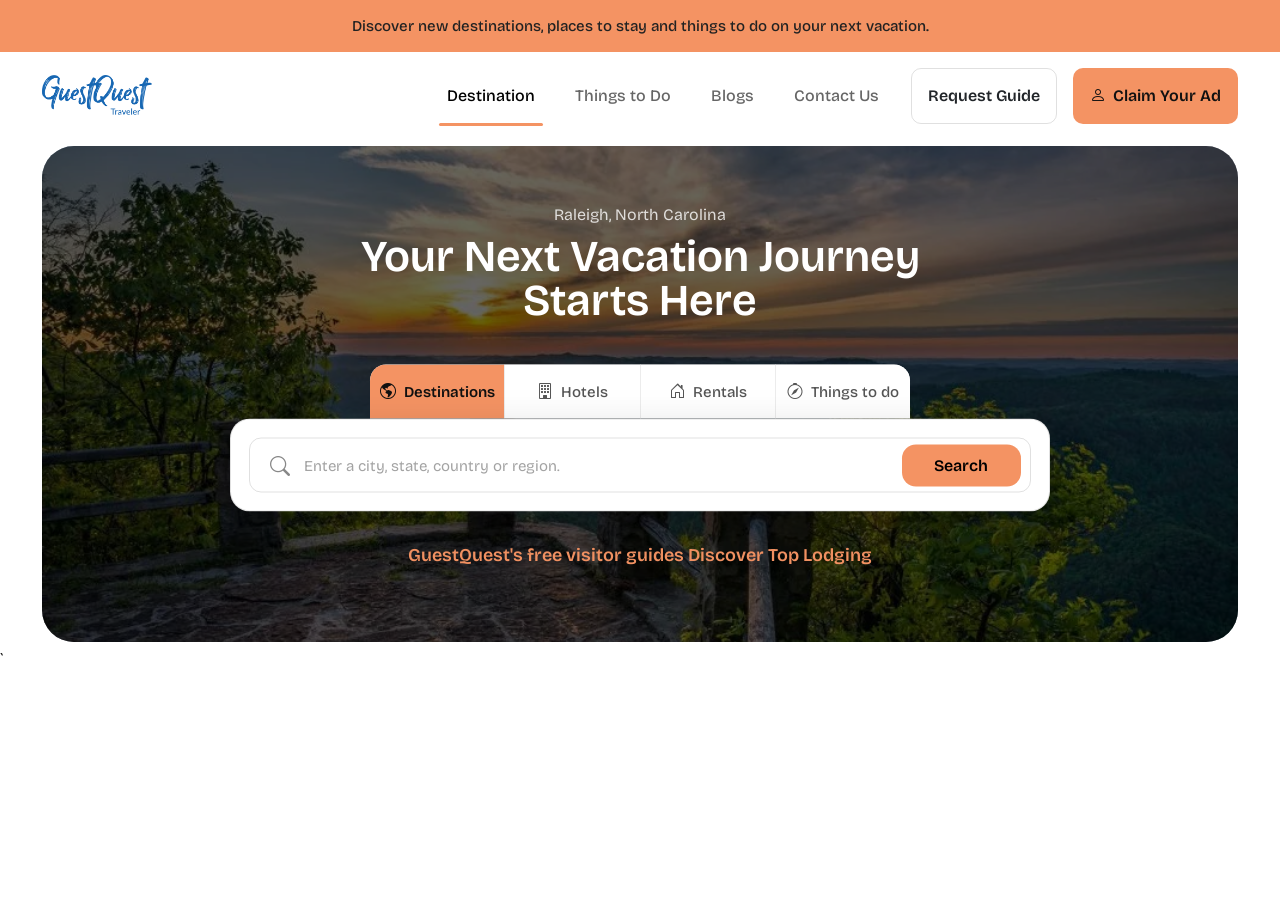
==== commit cf8879e3: "updaed linking things to do page in search box" ====
--- a/index.html
+++ b/index.html
@@ -101,10 +101,8 @@
                                 <span>Rentals</span>
                             </button>
                             <button class="tab-btn">
-                                <a href="/pages/things-to-do.html">
                                     <i class="bi bi-compass"></i>
                                     <span>Things to do</span>
-                                </a>
                             </button>
                         </div>
 
--- a/css/style.css
+++ b/css/style.css
@@ -314,6 +314,28 @@
     text-align: center;
 }
 
+.search-suggestion-viewall {
+    display: flex;
+    align-items: center;
+    justify-content: center;
+    gap: 8px;
+    padding: 14px 18px;
+    border-top: 1px solid #ECECEC;
+    font-size: 13px;
+    font-weight: 600;
+    color: var(--primary);
+    background: #FAFAFA;
+    transition: .2s;
+        border-radius: 16px;
+
+}
+
+.search-suggestion-viewall:hover {
+    background: #F49363;
+    color: #fff;
+    border-radius: 16px;
+}
+
 /* Search Input */
 
 .search-input {
